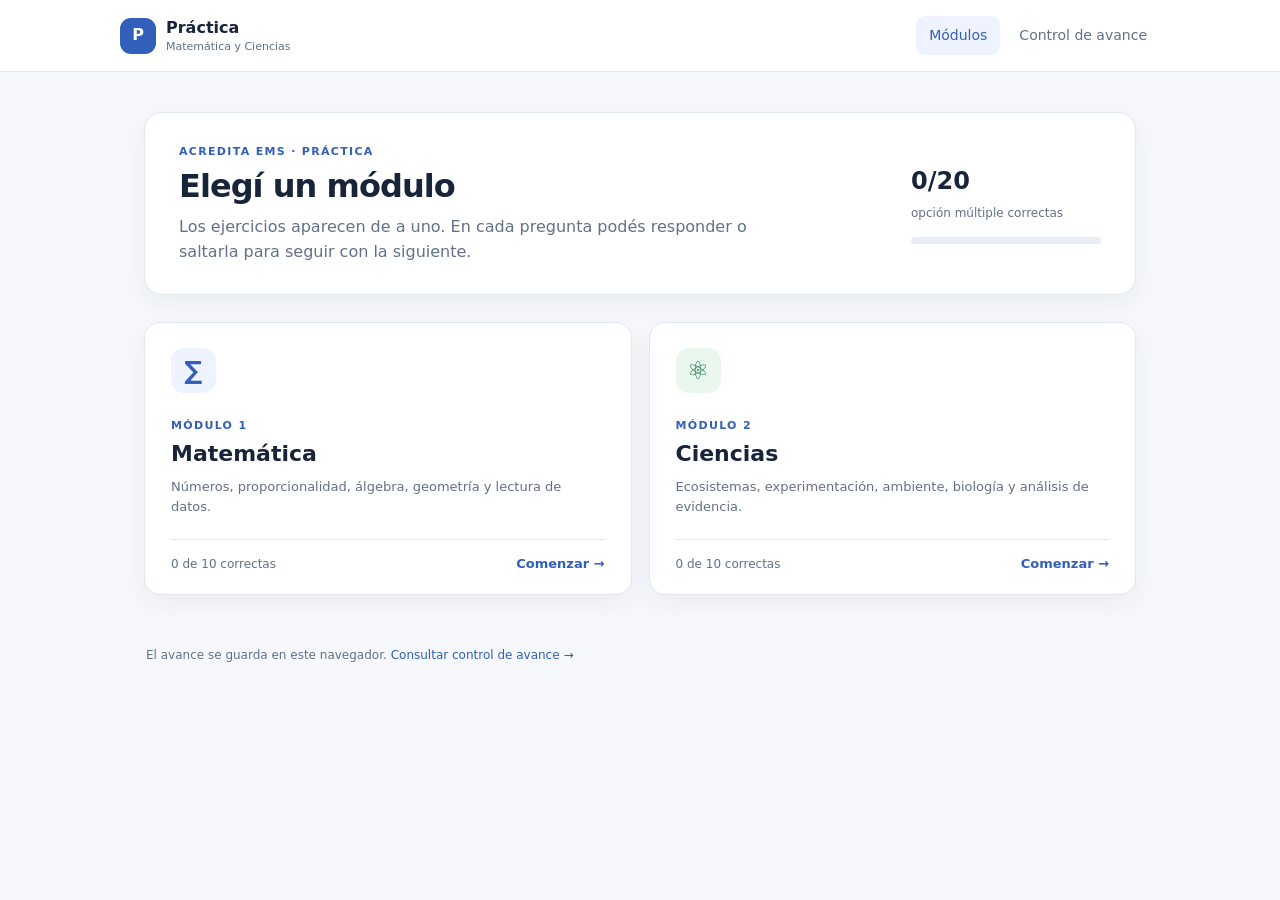
==== index.html @ 479d82f2 "Add files via upload" ====
<!doctype html>
<html lang="es">
<head><meta charset="utf-8"><meta name="viewport" content="width=device-width, initial-scale=1"><meta name="description" content="Selecciona un módulo de práctica de Matemática o Ciencias."><title>Práctica | Selecciona un módulo</title><link rel="stylesheet" href="styles.css"></head>
<body>
  <header class="topbar"><a class="brand" href="index.html"><span class="brand-mark">P</span><span>Práctica<small>Matemática y Ciencias</small></span></a><nav><a class="nav-link active" href="index.html">Módulos</a><a class="nav-link" href="control.html">Control de avance</a></nav></header>
  <main class="container">
    <section class="hero"><div><p class="eyebrow">Acredita EMS · práctica</p><h1>Elegí un módulo</h1><p>Los ejercicios aparecen de a uno. En cada pregunta podés responder o saltarla para seguir con la siguiente.</p></div><div class="hero-stat"><strong id="progress-number">0/20</strong><span>opción múltiple correctas</span><div class="progress-track"><div id="progress-bar"></div></div></div></section>
    <section class="module-picker" aria-label="Módulos disponibles">
      <a class="module-card" href="matematica.html"><span class="module-icon math-icon">∑</span><span class="eyebrow">Módulo 1</span><h2>Matemática</h2><p>Números, proporcionalidad, álgebra, geometría y lectura de datos.</p><div class="module-card-bottom"><span id="math-progress">0 de 10 correctas</span><strong id="math-action">Comenzar →</strong></div></a>
      <a class="module-card" href="ciencias.html"><span class="module-icon science-icon">⚛</span><span class="eyebrow">Módulo 2</span><h2>Ciencias</h2><p>Ecosistemas, experimentación, ambiente, biología y análisis de evidencia.</p><div class="module-card-bottom"><span id="science-progress">0 de 10 correctas</span><strong id="science-action">Comenzar →</strong></div></a>
    </section>
    <p class="page-footer">El avance se guarda en este navegador. <a href="control.html">Consultar control de avance →</a></p>
  </main><script src="questions.js"></script><script src="home.js"></script>
</body></html>
---- styles.css ----
:root{--ink:#17243a;--muted:#627089;--line:#e1e7ef;--blue:#315fba;--blue-soft:#eef3ff;--green:#207a4c;--green-bg:#eaf7ef;--red:#a43b43;--red-bg:#fff0f0;--amber:#8a6417;--amber-bg:#fff6df;--bg:#f6f8fb;--white:#fff;--shadow:0 8px 24px rgba(32,51,84,.06)}*{box-sizing:border-box}body{margin:0;background:var(--bg);color:var(--ink);font-family:Inter,ui-sans-serif,system-ui,-apple-system,"Segoe UI",sans-serif;line-height:1.55}.topbar{height:72px;background:#fff;border-bottom:1px solid var(--line);display:flex;align-items:center;justify-content:space-between;padding:0 max(calc((100vw - 1040px)/2),24px);gap:24px}.brand{display:flex;align-items:center;gap:10px;text-decoration:none;color:var(--ink);font-weight:750}.brand small{display:block;color:var(--muted);font-size:11px;font-weight:500;margin-top:-3px}.brand-mark{width:36px;height:36px;border-radius:11px;background:var(--blue);color:white;display:grid;place-items:center;font-weight:800}.topbar nav{display:flex;gap:6px}.nav-link{padding:9px 13px;border-radius:9px;text-decoration:none;color:var(--muted);font-size:14px}.nav-link.active,.nav-link:hover{color:var(--blue);background:var(--blue-soft)}.container{max-width:1040px;margin:0 auto;padding:40px 24px 60px}.hero{background:#fff;border:1px solid var(--line);border-radius:18px;padding:30px 34px;display:flex;align-items:center;justify-content:space-between;gap:32px;box-shadow:var(--shadow)}.eyebrow{font-size:11px;text-transform:uppercase;letter-spacing:.12em;font-weight:750;color:var(--blue);margin:0 0 8px}.hero h1{font-size:32px;line-height:1.15;margin:0 0 10px;letter-spacing:-.03em}.hero p:not(.eyebrow){color:var(--muted);max-width:610px;margin:0}.hero-stat{width:190px;flex:none}.hero-stat strong{display:block;font-size:24px}.hero-stat span{font-size:12px;color:var(--muted)}.progress-track{height:7px;background:#e8edf5;border-radius:99px;margin-top:12px;overflow:hidden}.progress-track div{height:100%;background:var(--blue);width:0;transition:width .3s}.module-tabs{display:flex;gap:10px;margin:26px 0 15px}.module-tab{border:1px solid var(--line);background:#fff;color:var(--ink);border-radius:12px;padding:12px 17px;font:inherit;font-size:14px;font-weight:700;cursor:pointer}.module-tab span{margin-left:8px;color:var(--muted);font-weight:500;font-size:12px}.module-tab.selected{border-color:#9cb4e8;background:var(--blue-soft);color:var(--blue)}.toolbar{display:flex;justify-content:space-between;align-items:center;margin:12px 2px 17px;color:var(--muted);font-size:13px;gap:16px}.toolbar p{margin:0}.toolbar label{white-space:nowrap}.toolbar select{border:1px solid var(--line);background:white;border-radius:8px;padding:7px 9px;color:var(--ink);font:inherit}.question-list{display:grid;gap:15px}.question-card,.control-module{background:#fff;border:1px solid var(--line);border-radius:15px;padding:22px 24px;box-shadow:var(--shadow)}.question-top{display:flex;align-items:center;justify-content:space-between;margin-bottom:9px}.question-number,.status-row-number{font-size:12px;font-weight:800;color:var(--blue);background:var(--blue-soft);padding:4px 9px;border-radius:7px}.status-pill{font-size:11px;font-weight:700;padding:4px 9px;border-radius:999px;white-space:nowrap}.status-pill.pending{background:#edf0f4;color:#667085}.status-pill.incorrect{background:var(--red-bg);color:var(--red)}.status-pill.correct{background:var(--green-bg);color:var(--green)}.question-card h2{font-size:18px;margin:0 0 5px}.question-prompt{color:#46546b;margin:0 0 16px;font-size:14px}.options{display:grid;grid-template-columns:1fr 1fr;gap:9px}.option{border:1px solid var(--line);background:#fff;border-radius:10px;padding:11px 12px;display:flex;align-items:flex-start;gap:10px;text-align:left;font:inherit;font-size:13px;color:var(--ink);cursor:pointer;transition:.15s}.option:hover:not(:disabled){border-color:#9cb4e8;background:#f8faff}.option:disabled{cursor:default}.option-letter{width:23px;height:23px;flex:none;border-radius:7px;background:#f1f3f7;color:#58677e;font-weight:800;font-size:11px;display:grid;place-items:center}.option.right{border-color:#79bd91;background:var(--green-bg);color:#145d38}.option.right .option-letter{background:#ccebd5;color:#145d38}.feedback{display:none;margin-top:13px;padding:11px 13px;border-radius:9px;font-size:13px}.feedback.show{display:block}.feedback.success{background:var(--green-bg);color:#145d38}.feedback.error{background:var(--amber-bg);color:#70500f}.attempt-line{font-size:11px;color:#8490a3;margin-top:10px}.optional-image{margin:10px 0 16px;padding:12px;border:1px dashed #cbd5e1;border-radius:10px;background:#fafbfd}.optional-image img{display:block;max-width:100%;max-height:330px;margin:auto}.optional-image figcaption{text-align:center;font-size:11px;color:var(--muted);margin-top:6px}.page-footer{font-size:12px;color:var(--muted);padding:24px 2px}.page-footer a{color:var(--blue);text-decoration:none}.control-hero{margin-bottom:20px}.button{border:0;border-radius:9px;padding:10px 14px;font:inherit;font-size:13px;font-weight:700;cursor:pointer}.button-quiet{color:var(--red);background:var(--red-bg);white-space:nowrap}.summary-grid{display:grid;grid-template-columns:repeat(3,1fr);gap:12px;margin:18px 0 26px}.summary-card{border:1px solid var(--line);border-radius:13px;background:#fff;padding:17px 20px;box-shadow:var(--shadow)}.summary-card span{display:block;color:var(--muted);font-size:12px}.summary-card strong{font-size:27px}.summary-card:nth-child(1) strong{color:var(--green)}.summary-card:nth-child(2) strong{color:var(--red)}.summary-card:nth-child(3) strong{color:#788397}.control-module{margin-bottom:17px;padding:22px}.section-heading{display:flex;align-items:center;justify-content:space-between;border-bottom:1px solid var(--line);padding-bottom:13px;margin-bottom:4px}.section-heading .eyebrow{margin:0 0 2px}.section-heading h2{font-size:20px;margin:0}.muted{font-size:12px;color:var(--muted)}.status-row{display:grid;grid-template-columns:42px 1fr auto;align-items:center;gap:12px;padding:10px 3px;border-bottom:1px solid #edf0f4;text-decoration:none;color:var(--ink);font-size:13px}.status-row:last-child{border-bottom:0}.status-row:hover{background:#fafbfe}.empty{background:white;padding:25px;border:1px solid var(--line);border-radius:12px;color:var(--muted);text-align:center}@media(max-width:700px){.topbar{height:auto;min-height:65px;padding:12px 16px;align-items:flex-start}.topbar nav{gap:0}.nav-link{font-size:12px;padding:8px}.container{padding:24px 15px 40px}.hero{padding:23px;align-items:flex-start;flex-direction:column}.hero h1{font-size:27px}.hero-stat{width:100%}.module-tabs{gap:7px}.module-tab{flex:1;padding:10px 8px;font-size:12px}.module-tab span{display:block;margin:2px 0 0}.toolbar{align-items:flex-start;flex-direction:column}.options{grid-template-columns:1fr}.question-card{padding:18px}.summary-grid{gap:7px}.summary-card{padding:12px}.summary-card strong{font-size:22px}.control-hero{gap:18px}.status-row{grid-template-columns:36px 1fr auto;font-size:12px;gap:7px}}
/* Selector de módulos y vista de una pregunta por pantalla */
.module-picker{display:grid;grid-template-columns:1fr 1fr;gap:17px;margin:27px 0}.module-card{position:relative;display:block;padding:25px 26px 20px;background:#fff;border:1px solid var(--line);border-radius:16px;box-shadow:var(--shadow);color:var(--ink);text-decoration:none;transition:transform .15s,border-color .15s}.module-card:hover{transform:translateY(-2px);border-color:#a6bce9}.module-icon{display:grid;place-items:center;width:45px;height:45px;border-radius:13px;margin-bottom:19px;font-size:25px;font-weight:700}.math-icon{background:#eef3ff;color:#315fba}.science-icon{background:#eaf7ef;color:#207a4c}.module-card .eyebrow{margin:0 0 4px}.module-card h2{font-size:22px;margin:0 0 6px}.module-card p{min-height:44px;margin:0 0 18px;color:var(--muted);font-size:13px}.module-card-bottom{display:flex;align-items:center;justify-content:space-between;gap:12px;border-top:1px solid var(--line);padding-top:14px;font-size:12px;color:var(--muted)}.module-card-bottom strong{color:var(--blue);font-size:13px}.module-container{max-width:850px}.back-link{display:inline-block;text-decoration:none;color:var(--blue);font-size:13px;margin-bottom:22px}.module-heading{display:flex;justify-content:space-between;align-items:end;margin-bottom:12px}.module-heading h1{font-size:30px;margin:0}.step-count{font-size:13px;color:var(--muted);font-weight:650}.module-progress{margin-bottom:18px}.module-progress #module-progress-bar{height:100%;width:0;background:var(--blue);transition:width .2s}.single-question{padding:28px}.single-question h2{font-size:21px;margin:4px 0 7px}.single-question .question-prompt{font-size:15px}.single-question .options{grid-template-columns:1fr;margin-top:18px}.single-question .option{padding:13px}.option.selected{border-color:#7294db;background:var(--blue-soft)}.option.selected .option-letter{background:#dce7ff;color:var(--blue)}.option.wrong{border-color:#e4a0a3;background:var(--red-bg);color:#922b34}.exercise-actions{display:flex;gap:10px;align-items:center;margin-top:17px}.button-primary{background:var(--blue);color:white}.button-primary:hover{background:#264f9f}.button-outline{border:1px solid var(--line);background:#fff;color:var(--muted)}.button-outline:hover{border-color:#9caac0;color:var(--ink)}.finish-card{background:white;border:1px solid var(--line);border-radius:16px;padding:34px;box-shadow:var(--shadow);text-align:center}.finish-mark{width:52px;height:52px;display:grid;place-items:center;border-radius:50%;margin:0 auto 17px;background:var(--green-bg);color:var(--green);font-size:24px;font-weight:800}.finish-card h2{font-size:24px;margin:0 0 9px}.finish-card p:not(.eyebrow){color:var(--muted);max-width:540px;margin:0 auto 20px;font-size:14px}.finish-actions{display:flex;justify-content:center;gap:9px;flex-wrap:wrap}.finish-actions .button{text-decoration:none;display:inline-flex;align-items:center}@media(max-width:700px){.module-picker{grid-template-columns:1fr}.module-card p{min-height:auto}.single-question{padding:19px}.exercise-actions{flex-wrap:wrap}.exercise-actions .button{flex:1}.module-heading h1{font-size:26px}}
.summary-grid{grid-template-columns:repeat(4,1fr)}.status-pill.written{background:#f2eafe;color:#6d3d9b}.written-label{display:block;font-weight:700;font-size:13px;margin:15px 0 7px}.written-response{display:block;width:100%;resize:vertical;min-height:145px;border:1px solid var(--line);border-radius:10px;padding:13px;font:inherit;font-size:14px;color:var(--ink);background:#fff}.written-response:focus{outline:2px solid #9cb4e8;border-color:#7294db}.written-note{font-size:12px;color:var(--muted);margin:7px 0}.written-feedback{background:#f2eafe;color:#59357c}@media(max-width:700px){.summary-grid{grid-template-columns:repeat(2,1fr)}}
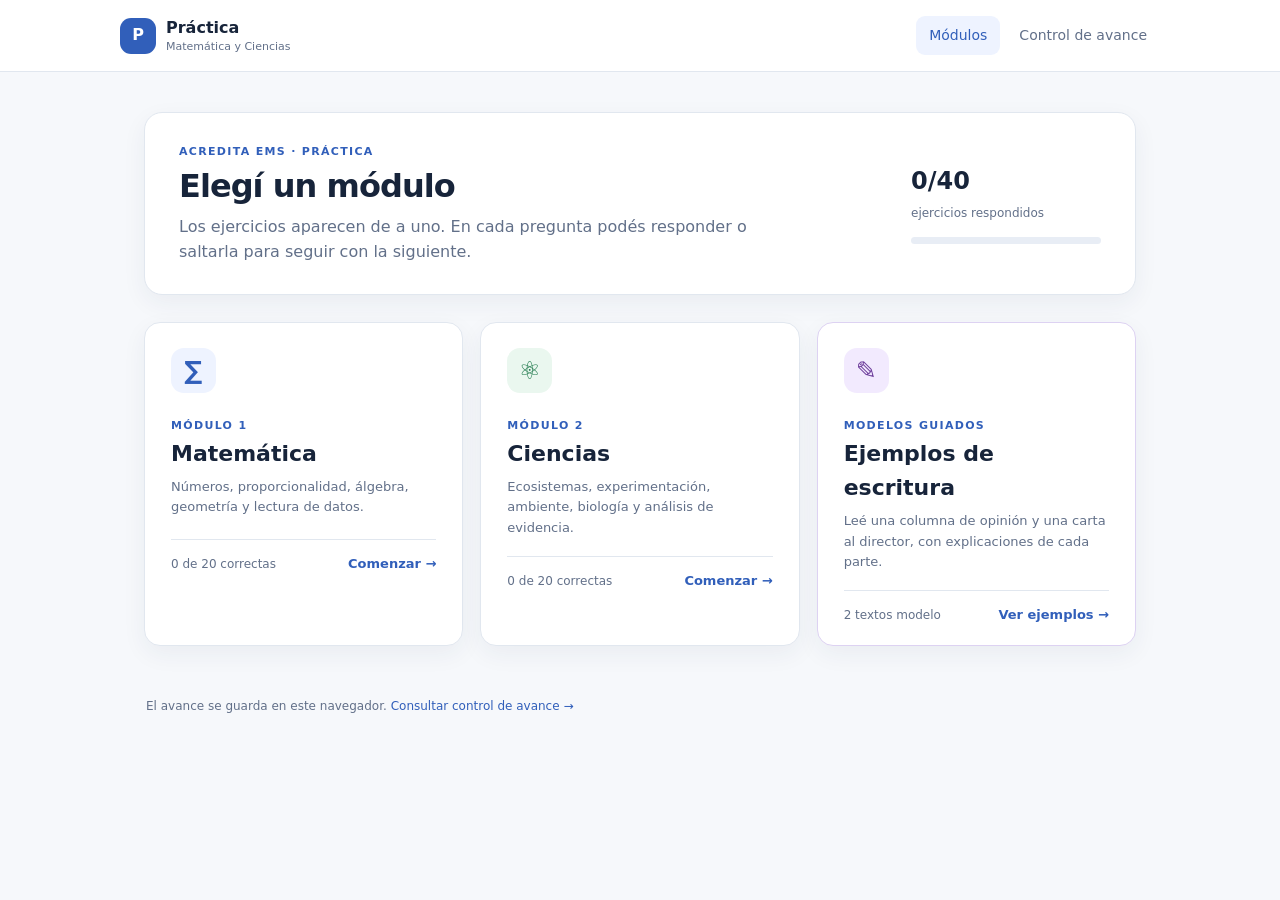
==== commit 233c64b9: "feat: Agregados" ====
--- a/index.html
+++ b/index.html
@@ -1,13 +1,14 @@
 <!doctype html>
 <html lang="es">
-<head><meta charset="utf-8"><meta name="viewport" content="width=device-width, initial-scale=1"><meta name="description" content="Selecciona un módulo de práctica de Matemática o Ciencias."><title>Práctica | Selecciona un módulo</title><link rel="stylesheet" href="styles.css"></head>
+<head><meta charset="utf-8"><meta name="viewport" content="width=device-width, initial-scale=1"><meta name="description" content="Selecciona un módulo de práctica o consulta modelos de escritura."><title>Práctica | Selecciona un módulo</title><link rel="stylesheet" href="styles.css"></head>
 <body>
   <header class="topbar"><a class="brand" href="index.html"><span class="brand-mark">P</span><span>Práctica<small>Matemática y Ciencias</small></span></a><nav><a class="nav-link active" href="index.html">Módulos</a><a class="nav-link" href="control.html">Control de avance</a></nav></header>
   <main class="container">
-    <section class="hero"><div><p class="eyebrow">Acredita EMS · práctica</p><h1>Elegí un módulo</h1><p>Los ejercicios aparecen de a uno. En cada pregunta podés responder o saltarla para seguir con la siguiente.</p></div><div class="hero-stat"><strong id="progress-number">0/20</strong><span>opción múltiple correctas</span><div class="progress-track"><div id="progress-bar"></div></div></div></section>
+    <section class="hero"><div><p class="eyebrow">Acredita EMS · práctica</p><h1>Elegí un módulo</h1><p>Los ejercicios aparecen de a uno. En cada pregunta podés responder o saltarla para seguir con la siguiente.</p></div><div class="hero-stat"><strong id="progress-number">0/40</strong><span>ejercicios respondidos</span><div class="progress-track"><div id="progress-bar"></div></div></div></section>
     <section class="module-picker" aria-label="Módulos disponibles">
-      <a class="module-card" href="matematica.html"><span class="module-icon math-icon">∑</span><span class="eyebrow">Módulo 1</span><h2>Matemática</h2><p>Números, proporcionalidad, álgebra, geometría y lectura de datos.</p><div class="module-card-bottom"><span id="math-progress">0 de 10 correctas</span><strong id="math-action">Comenzar →</strong></div></a>
-      <a class="module-card" href="ciencias.html"><span class="module-icon science-icon">⚛</span><span class="eyebrow">Módulo 2</span><h2>Ciencias</h2><p>Ecosistemas, experimentación, ambiente, biología y análisis de evidencia.</p><div class="module-card-bottom"><span id="science-progress">0 de 10 correctas</span><strong id="science-action">Comenzar →</strong></div></a>
+      <a class="module-card" href="matematica.html"><span class="module-icon math-icon">∑</span><span class="eyebrow">Módulo 1</span><h2>Matemática</h2><p>Números, proporcionalidad, álgebra, geometría y lectura de datos.</p><div class="module-card-bottom"><span id="math-progress">0 de 20 correctas</span><strong id="math-action">Comenzar →</strong></div></a>
+      <a class="module-card" href="ciencias.html"><span class="module-icon science-icon">⚛</span><span class="eyebrow">Módulo 2</span><h2>Ciencias</h2><p>Ecosistemas, experimentación, ambiente, biología y análisis de evidencia.</p><div class="module-card-bottom"><span id="science-progress">0 de 20 correctas</span><strong id="science-action">Comenzar →</strong></div></a>
+      <a class="module-card writing-card" href="escritura.html"><span class="module-icon writing-icon">✎</span><span class="eyebrow">Modelos guiados</span><h2>Ejemplos de escritura</h2><p>Leé una columna de opinión y una carta al director, con explicaciones de cada parte.</p><div class="module-card-bottom"><span>2 textos modelo</span><strong>Ver ejemplos →</strong></div></a>
     </section>
     <p class="page-footer">El avance se guarda en este navegador. <a href="control.html">Consultar control de avance →</a></p>
   </main><script src="questions.js"></script><script src="home.js"></script>
--- a/styles.css
+++ b/styles.css
@@ -2,3 +2,7 @@
 /* Selector de módulos y vista de una pregunta por pantalla */
 .module-picker{display:grid;grid-template-columns:1fr 1fr;gap:17px;margin:27px 0}.module-card{position:relative;display:block;padding:25px 26px 20px;background:#fff;border:1px solid var(--line);border-radius:16px;box-shadow:var(--shadow);color:var(--ink);text-decoration:none;transition:transform .15s,border-color .15s}.module-card:hover{transform:translateY(-2px);border-color:#a6bce9}.module-icon{display:grid;place-items:center;width:45px;height:45px;border-radius:13px;margin-bottom:19px;font-size:25px;font-weight:700}.math-icon{background:#eef3ff;color:#315fba}.science-icon{background:#eaf7ef;color:#207a4c}.module-card .eyebrow{margin:0 0 4px}.module-card h2{font-size:22px;margin:0 0 6px}.module-card p{min-height:44px;margin:0 0 18px;color:var(--muted);font-size:13px}.module-card-bottom{display:flex;align-items:center;justify-content:space-between;gap:12px;border-top:1px solid var(--line);padding-top:14px;font-size:12px;color:var(--muted)}.module-card-bottom strong{color:var(--blue);font-size:13px}.module-container{max-width:850px}.back-link{display:inline-block;text-decoration:none;color:var(--blue);font-size:13px;margin-bottom:22px}.module-heading{display:flex;justify-content:space-between;align-items:end;margin-bottom:12px}.module-heading h1{font-size:30px;margin:0}.step-count{font-size:13px;color:var(--muted);font-weight:650}.module-progress{margin-bottom:18px}.module-progress #module-progress-bar{height:100%;width:0;background:var(--blue);transition:width .2s}.single-question{padding:28px}.single-question h2{font-size:21px;margin:4px 0 7px}.single-question .question-prompt{font-size:15px}.single-question .options{grid-template-columns:1fr;margin-top:18px}.single-question .option{padding:13px}.option.selected{border-color:#7294db;background:var(--blue-soft)}.option.selected .option-letter{background:#dce7ff;color:var(--blue)}.option.wrong{border-color:#e4a0a3;background:var(--red-bg);color:#922b34}.exercise-actions{display:flex;gap:10px;align-items:center;margin-top:17px}.button-primary{background:var(--blue);color:white}.button-primary:hover{background:#264f9f}.button-outline{border:1px solid var(--line);background:#fff;color:var(--muted)}.button-outline:hover{border-color:#9caac0;color:var(--ink)}.finish-card{background:white;border:1px solid var(--line);border-radius:16px;padding:34px;box-shadow:var(--shadow);text-align:center}.finish-mark{width:52px;height:52px;display:grid;place-items:center;border-radius:50%;margin:0 auto 17px;background:var(--green-bg);color:var(--green);font-size:24px;font-weight:800}.finish-card h2{font-size:24px;margin:0 0 9px}.finish-card p:not(.eyebrow){color:var(--muted);max-width:540px;margin:0 auto 20px;font-size:14px}.finish-actions{display:flex;justify-content:center;gap:9px;flex-wrap:wrap}.finish-actions .button{text-decoration:none;display:inline-flex;align-items:center}@media(max-width:700px){.module-picker{grid-template-columns:1fr}.module-card p{min-height:auto}.single-question{padding:19px}.exercise-actions{flex-wrap:wrap}.exercise-actions .button{flex:1}.module-heading h1{font-size:26px}}
 .summary-grid{grid-template-columns:repeat(4,1fr)}.status-pill.written{background:#f2eafe;color:#6d3d9b}.written-label{display:block;font-weight:700;font-size:13px;margin:15px 0 7px}.written-response{display:block;width:100%;resize:vertical;min-height:145px;border:1px solid var(--line);border-radius:10px;padding:13px;font:inherit;font-size:14px;color:var(--ink);background:#fff}.written-response:focus{outline:2px solid #9cb4e8;border-color:#7294db}.written-note{font-size:12px;color:var(--muted);margin:7px 0}.written-feedback{background:#f2eafe;color:#59357c}@media(max-width:700px){.summary-grid{grid-template-columns:repeat(2,1fr)}}
+.module-picker{grid-template-columns:repeat(3,minmax(0,1fr))}.writing-icon{background:#f2eafe;color:#6d3d9b}.writing-card{border-color:#ddd2f2}.writing-card:hover{border-color:#b8a2df}
+.writing-picker{display:grid;grid-template-columns:1fr 1fr;gap:18px;margin:25px 0}.writing-choice{overflow:hidden;background:#fff;border:1px solid var(--line);border-radius:16px;box-shadow:var(--shadow)}.writing-choice>img{display:block;width:100%;height:auto;max-height:420px;object-fit:cover;object-position:top;border-bottom:1px solid var(--line)}.writing-choice-body{padding:20px 21px}.writing-choice-body .eyebrow{margin-bottom:3px}.writing-choice-body h2{font-size:21px;margin:0 0 6px}.writing-choice-body>p:not(.eyebrow){font-size:13px;color:var(--muted);margin:0 0 16px;min-height:42px}.writing-choice-actions{display:flex;flex-direction:column;align-items:flex-start;gap:10px}.source-link{display:inline-block;margin-top:12px;color:var(--blue);font-size:13px;font-weight:700;text-decoration:none}.source-link:hover{text-decoration:underline}.writing-choice-actions .source-link{margin:0;font-size:12px}.writing-prompt-image{margin:0 0 22px;padding:12px;background:#fff;border:1px solid var(--line);border-radius:13px;box-shadow:var(--shadow)}.writing-prompt-image img{display:block;max-width:100%;max-height:720px;width:auto;height:auto;margin:0 auto;object-fit:contain}.writing-prompt-image figcaption{text-align:center;color:var(--muted);font-size:11px;margin-top:8px}
+@media(max-width:800px){.writing-picker{grid-template-columns:1fr}.writing-choice>img{max-height:520px;object-fit:contain;background:#f6f8fb}}
+.writing-container{max-width:1120px}.writing-hero{margin-bottom:26px}.writing-hero h1{font-size:30px}.model-section{margin:24px 0 34px}.model-heading{display:flex;align-items:center;justify-content:space-between;gap:16px;margin:0 2px 13px}.model-heading .eyebrow{margin-bottom:3px}.model-heading h2{font-size:22px;line-height:1.25;margin:0}.model-type{flex:none;padding:6px 10px;border-radius:99px;background:#fff;border:1px solid var(--line);color:var(--muted);font-size:11px;font-weight:700}.model-layout{display:grid;grid-template-columns:minmax(0,1fr) 280px;gap:16px;align-items:start}.model-text,.explain-panel{background:#fff;border:1px solid var(--line);border-radius:15px;box-shadow:var(--shadow)}.model-text{padding:18px 20px}.text-part{position:relative;margin:0 0 12px;padding:12px 14px 10px;border-left:4px solid #cbd5e1;border-radius:0 9px 9px 0;background:#fafbfd}.text-part:last-child{margin-bottom:0}.text-part p{margin:5px 0 0;font-size:13px;line-height:1.65;color:#344158}.part-label{font-size:10px;text-transform:uppercase;letter-spacing:.07em;font-weight:800;color:#61708a}.intro-part{border-color:#6c8ed5;background:#f3f6ff}.intro-part .part-label{color:#315fba}.development-part{border-color:#48a08d;background:#f0faf7}.development-part .part-label{color:#207a68}.counter-part{border-color:#d49a35;background:#fff9eb}.counter-part .part-label{color:#936314}.closing-part{border-color:#8c6fc1;background:#f7f3ff}.closing-part .part-label{color:#6d3d9b}.greeting-part,.farewell-part{border-color:#9aa5b5;background:#f7f8fa}.explain-panel{position:sticky;top:16px;padding:17px}.explain-panel h3{font-size:15px;margin:0 0 3px}.explain-panel>p{font-size:12px;color:var(--muted);margin:0 0 12px}.explain-button{display:block;width:100%;margin-top:8px;padding:10px 11px;border:1px solid var(--line);border-radius:9px;background:#fff;text-align:left;color:var(--ink);font:inherit;font-size:12px;font-weight:750;cursor:pointer}.explain-button:hover{background:var(--blue-soft);border-color:#b6c7eb}.explain-button span{display:block;margin-top:2px;color:var(--blue);font-size:10px;font-weight:650}.explain-dialog{width:min(460px,calc(100vw - 30px));border:1px solid var(--line);border-radius:16px;padding:22px 24px;box-shadow:0 20px 60px rgba(20,34,60,.25);color:var(--ink)}.explain-dialog::backdrop{background:rgba(18,29,48,.48)}.dialog-top{display:flex;justify-content:space-between;align-items:center}.dialog-top .eyebrow{margin:0}.explain-dialog h2{font-size:21px;margin:12px 0 8px}.explain-dialog #dialog-content{color:#4b5870;font-size:14px;line-height:1.65;margin:0 0 19px}.dialog-x{border:0;border-radius:50%;width:30px;height:30px;background:#f0f2f6;color:#57647a;font-size:20px;line-height:1;cursor:pointer}.dialog-close{float:right}@media(max-width:900px){.module-picker{grid-template-columns:repeat(2,minmax(0,1fr))}.model-layout{grid-template-columns:minmax(0,1fr) 240px}}@media(max-width:700px){.module-picker{grid-template-columns:1fr}.model-heading{align-items:flex-start;flex-direction:column}.model-heading h2{font-size:19px}.model-layout{grid-template-columns:1fr}.explain-panel{position:static;grid-row:1}.model-text{padding:14px}.text-part{padding:11px}.text-part p{font-size:13px}}
